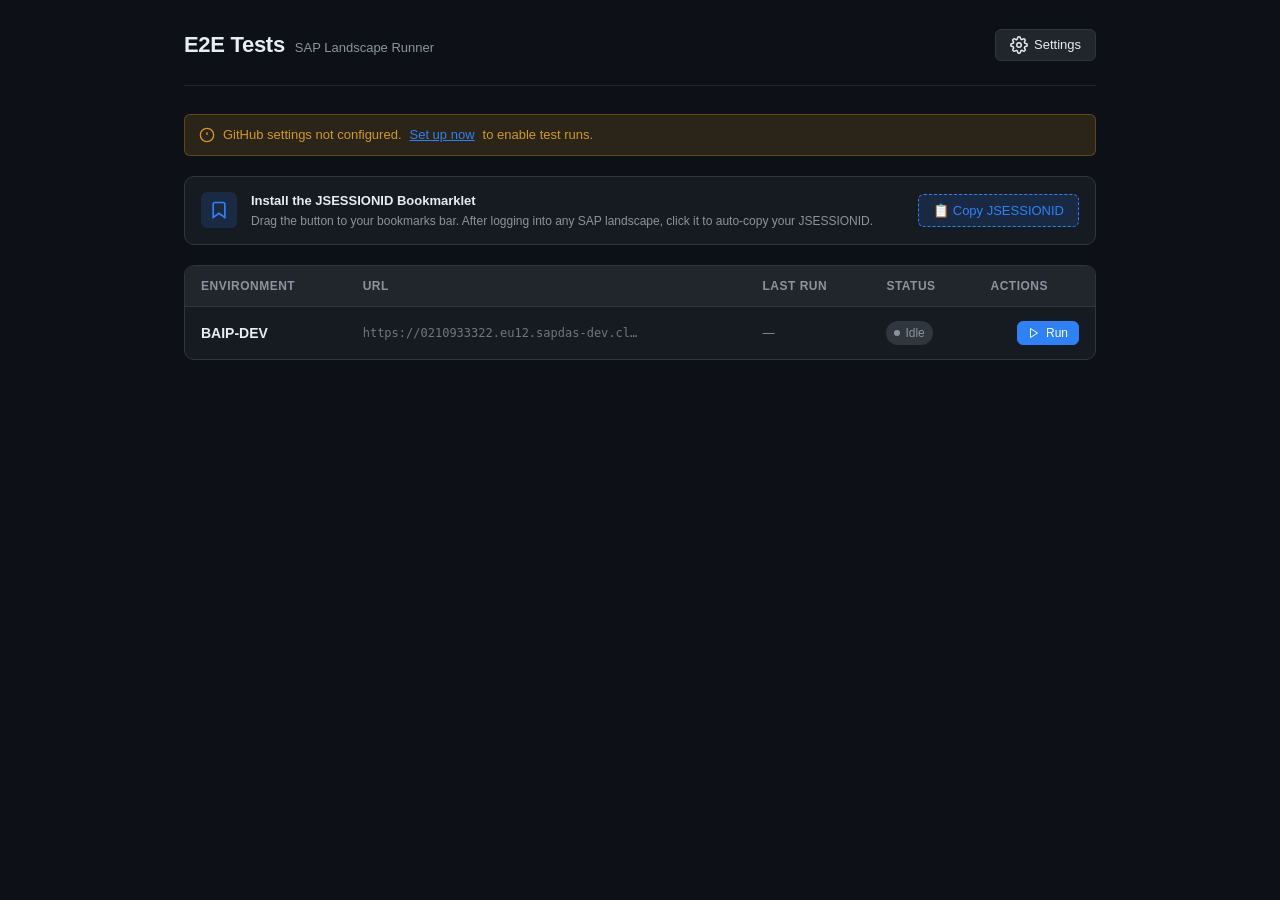
==== index.html @ 713dc032 "Initial E2E dashboard — GitHub Pages + Actions runner - Static dashboard (index.html / styles.css / " ====
<!DOCTYPE html>
<html lang="en">
<head>
  <meta charset="UTF-8" />
  <meta name="viewport" content="width=device-width, initial-scale=1.0" />
  <title>E2E Test Dashboard</title>
  <link rel="stylesheet" href="styles.css" />
</head>
<body>
  <div class="app">
    <header class="header">
      <div class="header-left">
        <h1 class="header-title">E2E Tests</h1>
        <span class="header-subtitle">SAP Landscape Runner</span>
      </div>
      <button class="btn btn-ghost" id="settingsBtn" title="Configure GitHub settings">
        <svg width="18" height="18" viewBox="0 0 24 24" fill="none" stroke="currentColor" stroke-width="2">
          <circle cx="12" cy="12" r="3"/><path d="M19.4 15a1.65 1.65 0 0 0 .33 1.82l.06.06a2 2 0 0 1 0 2.83 2 2 0 0 1-2.83 0l-.06-.06a1.65 1.65 0 0 0-1.82-.33 1.65 1.65 0 0 0-1 1.51V21a2 2 0 0 1-2 2 2 2 0 0 1-2-2v-.09A1.65 1.65 0 0 0 9 19.4a1.65 1.65 0 0 0-1.82.33l-.06.06a2 2 0 0 1-2.83 0 2 2 0 0 1 0-2.83l.06-.06A1.65 1.65 0 0 0 4.68 15a1.65 1.65 0 0 0-1.51-1H3a2 2 0 0 1-2-2 2 2 0 0 1 2-2h.09A1.65 1.65 0 0 0 4.6 9a1.65 1.65 0 0 0-.33-1.82l-.06-.06a2 2 0 0 1 0-2.83 2 2 0 0 1 2.83 0l.06.06A1.65 1.65 0 0 0 9 4.68a1.65 1.65 0 0 0 1-1.51V3a2 2 0 0 1 2-2 2 2 0 0 1 2 2v.09a1.65 1.65 0 0 0 1 1.51 1.65 1.65 0 0 0 1.82-.33l.06-.06a2 2 0 0 1 2.83 0 2 2 0 0 1 0 2.83l-.06.06A1.65 1.65 0 0 0 19.4 9a1.65 1.65 0 0 0 1.51 1H21a2 2 0 0 1 2 2 2 2 0 0 1-2 2h-.09a1.65 1.65 0 0 0-1.51 1z"/>
        </svg>
        Settings
      </button>
    </header>

    <main class="main">
      <div id="configBanner" class="banner banner-warning" style="display:none">
        <svg width="16" height="16" viewBox="0 0 24 24" fill="none" stroke="currentColor" stroke-width="2"><circle cx="12" cy="12" r="10"/><line x1="12" y1="8" x2="12" y2="12"/><line x1="12" y1="16" x2="12.01" y2="16"/></svg>
        GitHub settings not configured. <button class="link-btn" id="configBannerBtn">Set up now</button> to enable test runs.
      </div>

      <div class="bookmarklet-card">
        <div class="bookmarklet-icon">
          <svg width="20" height="20" viewBox="0 0 24 24" fill="none" stroke="currentColor" stroke-width="2"><path d="M19 21l-7-5-7 5V5a2 2 0 0 1 2-2h10a2 2 0 0 1 2 2z"/></svg>
        </div>
        <div class="bookmarklet-content">
          <p class="bookmarklet-title">Install the JSESSIONID Bookmarklet</p>
          <p class="bookmarklet-desc">Drag the button to your bookmarks bar. After logging into any SAP landscape, click it to auto-copy your JSESSIONID.</p>
        </div>
        <a id="bookmarkletLink" class="btn btn-bookmarklet" title="Drag me to your bookmarks bar!">
          📋 Copy JSESSIONID
        </a>
      </div>

      <div class="table-container">
        <table class="table" id="landscapeTable">
          <thead>
            <tr>
              <th>Environment</th>
              <th>URL</th>
              <th>Last Run</th>
              <th>Status</th>
              <th class="th-actions">Actions</th>
            </tr>
          </thead>
          <tbody id="landscapeTableBody">
            <tr><td colspan="5" class="loading-cell">Loading landscapes…</td></tr>
          </tbody>
        </table>
      </div>
    </main>
  </div>

  <!-- Run Modal -->
  <div class="modal-backdrop" id="runModalBackdrop" style="display:none">
    <div class="modal" id="runModal">
      <div class="modal-header">
        <div>
          <h2 class="modal-title">Run E2E Tests</h2>
          <p class="modal-subtitle" id="modalLandscapeName"></p>
        </div>
        <button class="modal-close" id="modalClose">&times;</button>
      </div>

      <div class="modal-body">
        <div class="steps">
          <!-- Step 1 -->
          <div class="step" id="step1">
            <div class="step-number">1</div>
            <div class="step-content">
              <p class="step-title">Log in to the SAP landscape</p>
              <p class="step-desc">This opens the SAP login page in a new tab. Sign in with your credentials.</p>
              <button class="btn btn-primary" id="openLoginBtn">
                <svg width="14" height="14" viewBox="0 0 24 24" fill="none" stroke="currentColor" stroke-width="2"><path d="M18 13v6a2 2 0 0 1-2 2H5a2 2 0 0 1-2-2V8a2 2 0 0 1 2-2h6"/><polyline points="15 3 21 3 21 9"/><line x1="10" y1="14" x2="21" y2="3"/></svg>
                Open SAP Login
              </button>
            </div>
          </div>

          <!-- Step 2 -->
          <div class="step" id="step2">
            <div class="step-number">2</div>
            <div class="step-content">
              <p class="step-title">Copy your JSESSIONID</p>
              <p class="step-desc">Switch to the SAP tab and click the <strong>📋 Copy JSESSIONID</strong> bookmark. Your session ID will be copied to clipboard automatically.</p>
              <div class="step-hint">
                <svg width="13" height="13" viewBox="0 0 24 24" fill="none" stroke="currentColor" stroke-width="2"><circle cx="12" cy="12" r="10"/><line x1="12" y1="8" x2="12" y2="12"/><line x1="12" y1="16" x2="12.01" y2="16"/></svg>
                Don't have the bookmarklet yet? <button class="link-btn" id="scrollToBookmarklet">Install it</button> from the banner above.
              </div>
            </div>
          </div>

          <!-- Step 3 -->
          <div class="step" id="step3">
            <div class="step-number">3</div>
            <div class="step-content">
              <p class="step-title">Paste your JSESSIONID</p>
              <div class="input-row">
                <input
                  type="text"
                  class="input"
                  id="jsessionidInput"
                  placeholder="Paste JSESSIONID here…"
                  autocomplete="off"
                  spellcheck="false"
                />
                <button class="btn btn-ghost" id="pasteBtn" title="Paste from clipboard">
                  <svg width="15" height="15" viewBox="0 0 24 24" fill="none" stroke="currentColor" stroke-width="2"><path d="M16 4h2a2 2 0 0 1 2 2v14a2 2 0 0 1-2 2H6a2 2 0 0 1-2-2V6a2 2 0 0 1 2-2h2"/><rect x="8" y="2" width="8" height="4" rx="1" ry="1"/></svg>
                  Paste
                </button>
              </div>
            </div>
          </div>
        </div>

        <!-- Run status -->
        <div id="runStatus" class="run-status" style="display:none">
          <div class="run-status-inner">
            <div class="spinner" id="runSpinner"></div>
            <div>
              <p class="run-status-title" id="runStatusTitle">Dispatching…</p>
              <p class="run-status-desc" id="runStatusDesc"></p>
            </div>
          </div>
          <a id="runStatusLink" class="btn btn-ghost btn-sm" style="display:none" target="_blank" rel="noopener">
            View on GitHub →
          </a>
        </div>
      </div>

      <div class="modal-footer">
        <button class="btn btn-ghost" id="cancelBtn">Cancel</button>
        <button class="btn btn-primary" id="runBtn" disabled>
          <svg width="14" height="14" viewBox="0 0 24 24" fill="none" stroke="currentColor" stroke-width="2"><polygon points="5 3 19 12 5 21 5 3"/></svg>
          Run Tests
        </button>
      </div>
    </div>
  </div>

  <!-- Settings Modal -->
  <div class="modal-backdrop" id="settingsModalBackdrop" style="display:none">
    <div class="modal modal-sm">
      <div class="modal-header">
        <h2 class="modal-title">GitHub Settings</h2>
        <button class="modal-close" id="settingsClose">&times;</button>
      </div>
      <div class="modal-body">
        <p class="settings-desc">These values are stored in your browser only and never sent anywhere except the GitHub API.</p>

        <label class="label" for="ghOwner">Repository Owner (org or user)</label>
        <input type="text" class="input" id="ghOwner" placeholder="my-org" />

        <label class="label" for="ghRepo">Repository Name</label>
        <input type="text" class="input" id="ghRepo" placeholder="e2e-dashboard" />

        <label class="label" for="ghToken">Personal Access Token (PAT)</label>
        <input type="password" class="input" id="ghToken" placeholder="github_pat_…" />
        <p class="field-hint">Needs <code>repo</code> scope (or <code>actions:write</code> + <code>repo:read</code>). <a href="https://github.com/settings/tokens/new" target="_blank" rel="noopener">Create one →</a></p>
      </div>
      <div class="modal-footer">
        <button class="btn btn-ghost" id="settingsCancelBtn">Cancel</button>
        <button class="btn btn-primary" id="settingsSaveBtn">Save</button>
      </div>
    </div>
  </div>

  <script src="app.js"></script>
</body>
</html>
---- styles.css ----
*, *::before, *::after { box-sizing: border-box; margin: 0; padding: 0; }

:root {
  --bg: #0d1117;
  --bg-surface: #161b22;
  --bg-surface-2: #21262d;
  --bg-surface-3: #30363d;
  --border: #30363d;
  --border-subtle: #21262d;
  --text: #e6edf3;
  --text-muted: #8b949e;
  --text-dim: #6e7681;
  --accent: #2f81f7;
  --accent-hover: #388bfd;
  --accent-dim: rgba(47, 129, 247, 0.15);
  --green: #3fb950;
  --green-dim: rgba(63, 185, 80, 0.15);
  --red: #f85149;
  --red-dim: rgba(248, 81, 73, 0.15);
  --yellow: #d29922;
  --yellow-dim: rgba(210, 153, 34, 0.15);
  --radius: 6px;
  --radius-lg: 10px;
  --shadow: 0 8px 24px rgba(1, 4, 9, 0.6);
}

body {
  background: var(--bg);
  color: var(--text);
  font-family: -apple-system, BlinkMacSystemFont, 'Segoe UI', 'Helvetica Neue', Arial, sans-serif;
  font-size: 14px;
  line-height: 1.5;
  min-height: 100vh;
}

/* ── Layout ── */
.app { max-width: 960px; margin: 0 auto; padding: 0 24px 80px; }

.header {
  display: flex;
  align-items: center;
  justify-content: space-between;
  padding: 28px 0 24px;
  border-bottom: 1px solid var(--border-subtle);
  margin-bottom: 28px;
}

.header-left { display: flex; align-items: baseline; gap: 10px; }
.header-title { font-size: 22px; font-weight: 600; color: var(--text); letter-spacing: -0.3px; }
.header-subtitle { font-size: 13px; color: var(--text-muted); }

.main { display: flex; flex-direction: column; gap: 20px; }

/* ── Banner ── */
.banner {
  display: flex;
  align-items: center;
  gap: 8px;
  padding: 10px 14px;
  border-radius: var(--radius);
  font-size: 13px;
}
.banner-warning {
  background: var(--yellow-dim);
  border: 1px solid rgba(210, 153, 34, 0.3);
  color: #d29922;
}

/* ── Bookmarklet card ── */
.bookmarklet-card {
  display: flex;
  align-items: center;
  gap: 14px;
  padding: 14px 16px;
  background: var(--bg-surface);
  border: 1px solid var(--border);
  border-radius: var(--radius-lg);
}

.bookmarklet-icon {
  width: 36px;
  height: 36px;
  background: var(--accent-dim);
  border-radius: var(--radius);
  display: flex;
  align-items: center;
  justify-content: center;
  color: var(--accent);
  flex-shrink: 0;
}

.bookmarklet-content { flex: 1; }
.bookmarklet-title { font-size: 13px; font-weight: 600; color: var(--text); margin-bottom: 2px; }
.bookmarklet-desc { font-size: 12px; color: var(--text-muted); }

/* ── Table ── */
.table-container {
  background: var(--bg-surface);
  border: 1px solid var(--border);
  border-radius: var(--radius-lg);
  overflow: hidden;
}

.table { width: 100%; border-collapse: collapse; }

.table thead { background: var(--bg-surface-2); }
.table th {
  padding: 11px 16px;
  text-align: left;
  font-size: 12px;
  font-weight: 600;
  text-transform: uppercase;
  letter-spacing: 0.5px;
  color: var(--text-muted);
  border-bottom: 1px solid var(--border);
}
.th-actions { text-align: right; }

.table td {
  padding: 14px 16px;
  border-bottom: 1px solid var(--border-subtle);
  vertical-align: middle;
}

.table tbody tr:last-child td { border-bottom: none; }

.table tbody tr:hover { background: var(--bg-surface-2); }

.landscape-name { font-weight: 600; color: var(--text); font-size: 14px; }
.landscape-url { font-size: 12px; color: var(--text-dim); font-family: 'SF Mono', 'Fira Code', monospace; white-space: nowrap; overflow: hidden; text-overflow: ellipsis; max-width: 280px; }

.loading-cell { text-align: center; color: var(--text-muted); padding: 32px !important; }

/* ── Status badges ── */
.badge {
  display: inline-flex;
  align-items: center;
  gap: 5px;
  padding: 3px 8px;
  border-radius: 20px;
  font-size: 12px;
  font-weight: 500;
}
.badge-idle    { background: var(--bg-surface-3); color: var(--text-muted); }
.badge-running { background: var(--yellow-dim); color: var(--yellow); }
.badge-success { background: var(--green-dim); color: var(--green); }
.badge-failure { background: var(--red-dim); color: var(--red); }

.badge-dot {
  width: 6px;
  height: 6px;
  border-radius: 50%;
  background: currentColor;
}
.badge-running .badge-dot { animation: pulse 1.2s ease-in-out infinite; }

@keyframes pulse {
  0%, 100% { opacity: 1; }
  50%       { opacity: 0.3; }
}

.td-actions { text-align: right; }
.last-run-cell { font-size: 12px; color: var(--text-muted); white-space: nowrap; }

/* ── Buttons ── */
.btn {
  display: inline-flex;
  align-items: center;
  gap: 6px;
  padding: 6px 14px;
  border-radius: var(--radius);
  border: 1px solid transparent;
  font-size: 13px;
  font-weight: 500;
  cursor: pointer;
  transition: background 0.12s, border-color 0.12s, opacity 0.12s;
  text-decoration: none;
  white-space: nowrap;
  background: none;
  color: var(--text);
}

.btn-primary {
  background: var(--accent);
  border-color: var(--accent);
  color: #fff;
}
.btn-primary:hover { background: var(--accent-hover); border-color: var(--accent-hover); }
.btn-primary:disabled { opacity: 0.45; cursor: not-allowed; }

.btn-ghost { border-color: var(--border); background: var(--bg-surface-2); }
.btn-ghost:hover { background: var(--bg-surface-3); }

.btn-sm { padding: 4px 10px; font-size: 12px; }

.btn-bookmarklet {
  border: 1px dashed var(--accent);
  background: var(--accent-dim);
  color: var(--accent);
  cursor: grab;
  white-space: nowrap;
}
.btn-bookmarklet:hover { background: rgba(47, 129, 247, 0.22); }
.btn-bookmarklet:active { cursor: grabbing; }

.link-btn {
  background: none;
  border: none;
  color: var(--accent);
  cursor: pointer;
  font-size: inherit;
  padding: 0;
  text-decoration: underline;
}

/* ── Modal ── */
.modal-backdrop {
  position: fixed;
  inset: 0;
  background: rgba(1, 4, 9, 0.75);
  backdrop-filter: blur(4px);
  display: flex;
  align-items: center;
  justify-content: center;
  z-index: 100;
  padding: 24px;
}

.modal {
  background: var(--bg-surface);
  border: 1px solid var(--border);
  border-radius: var(--radius-lg);
  width: 100%;
  max-width: 540px;
  box-shadow: var(--shadow);
  animation: modal-in 0.18s ease;
}

.modal-sm { max-width: 420px; }

@keyframes modal-in {
  from { opacity: 0; transform: translateY(8px) scale(0.98); }
  to   { opacity: 1; transform: translateY(0) scale(1); }
}

.modal-header {
  display: flex;
  align-items: flex-start;
  justify-content: space-between;
  padding: 20px 20px 0;
}

.modal-title { font-size: 16px; font-weight: 600; color: var(--text); }
.modal-subtitle { font-size: 13px; color: var(--text-muted); margin-top: 2px; }

.modal-close {
  background: none;
  border: none;
  color: var(--text-muted);
  font-size: 22px;
  cursor: pointer;
  line-height: 1;
  padding: 0 2px;
  margin-top: -2px;
}
.modal-close:hover { color: var(--text); }

.modal-body { padding: 20px; display: flex; flex-direction: column; gap: 16px; }

.modal-footer {
  display: flex;
  justify-content: flex-end;
  gap: 8px;
  padding: 14px 20px;
  border-top: 1px solid var(--border-subtle);
}

/* ── Steps ── */
.steps { display: flex; flex-direction: column; gap: 0; }

.step {
  display: flex;
  gap: 14px;
  padding: 14px 0;
  border-bottom: 1px solid var(--border-subtle);
}
.step:last-child { border-bottom: none; padding-bottom: 0; }
.step:first-child { padding-top: 0; }

.step-number {
  width: 24px;
  height: 24px;
  border-radius: 50%;
  background: var(--bg-surface-2);
  border: 1px solid var(--border);
  display: flex;
  align-items: center;
  justify-content: center;
  font-size: 11px;
  font-weight: 700;
  color: var(--text-muted);
  flex-shrink: 0;
  margin-top: 1px;
}

.step-content { flex: 1; }
.step-title { font-size: 13px; font-weight: 600; color: var(--text); margin-bottom: 4px; }
.step-desc { font-size: 13px; color: var(--text-muted); margin-bottom: 10px; }
.step-hint {
  display: flex;
  align-items: center;
  gap: 5px;
  font-size: 12px;
  color: var(--text-dim);
  margin-top: 8px;
}

/* ── Inputs ── */
.input {
  width: 100%;
  padding: 8px 12px;
  background: var(--bg);
  border: 1px solid var(--border);
  border-radius: var(--radius);
  color: var(--text);
  font-size: 13px;
  font-family: 'SF Mono', 'Fira Code', monospace;
  outline: none;
  transition: border-color 0.12s;
}
.input:focus { border-color: var(--accent); }
.input::placeholder { color: var(--text-dim); }

.input-row { display: flex; gap: 8px; align-items: stretch; }
.input-row .input { font-size: 13px; }

.label { display: block; font-size: 12px; font-weight: 600; color: var(--text-muted); margin: 12px 0 6px; text-transform: uppercase; letter-spacing: 0.4px; }
.label:first-child { margin-top: 0; }

.field-hint { font-size: 12px; color: var(--text-dim); margin-top: 5px; }
.field-hint a { color: var(--accent); text-decoration: none; }
.field-hint a:hover { text-decoration: underline; }
.field-hint code { font-family: 'SF Mono', 'Fira Code', monospace; background: var(--bg-surface-3); padding: 1px 4px; border-radius: 3px; font-size: 11px; }

.settings-desc { font-size: 13px; color: var(--text-muted); margin-bottom: 4px; }

/* ── Run status ── */
.run-status {
  background: var(--bg-surface-2);
  border: 1px solid var(--border);
  border-radius: var(--radius);
  padding: 12px 14px;
  display: flex;
  align-items: center;
  justify-content: space-between;
  gap: 12px;
}

.run-status-inner { display: flex; align-items: center; gap: 12px; }

.run-status-title { font-size: 13px; font-weight: 600; color: var(--text); }
.run-status-desc  { font-size: 12px; color: var(--text-muted); margin-top: 1px; }

.spinner {
  width: 18px;
  height: 18px;
  border: 2px solid var(--border);
  border-top-color: var(--accent);
  border-radius: 50%;
  animation: spin 0.7s linear infinite;
  flex-shrink: 0;
}
@keyframes spin { to { transform: rotate(360deg); } }
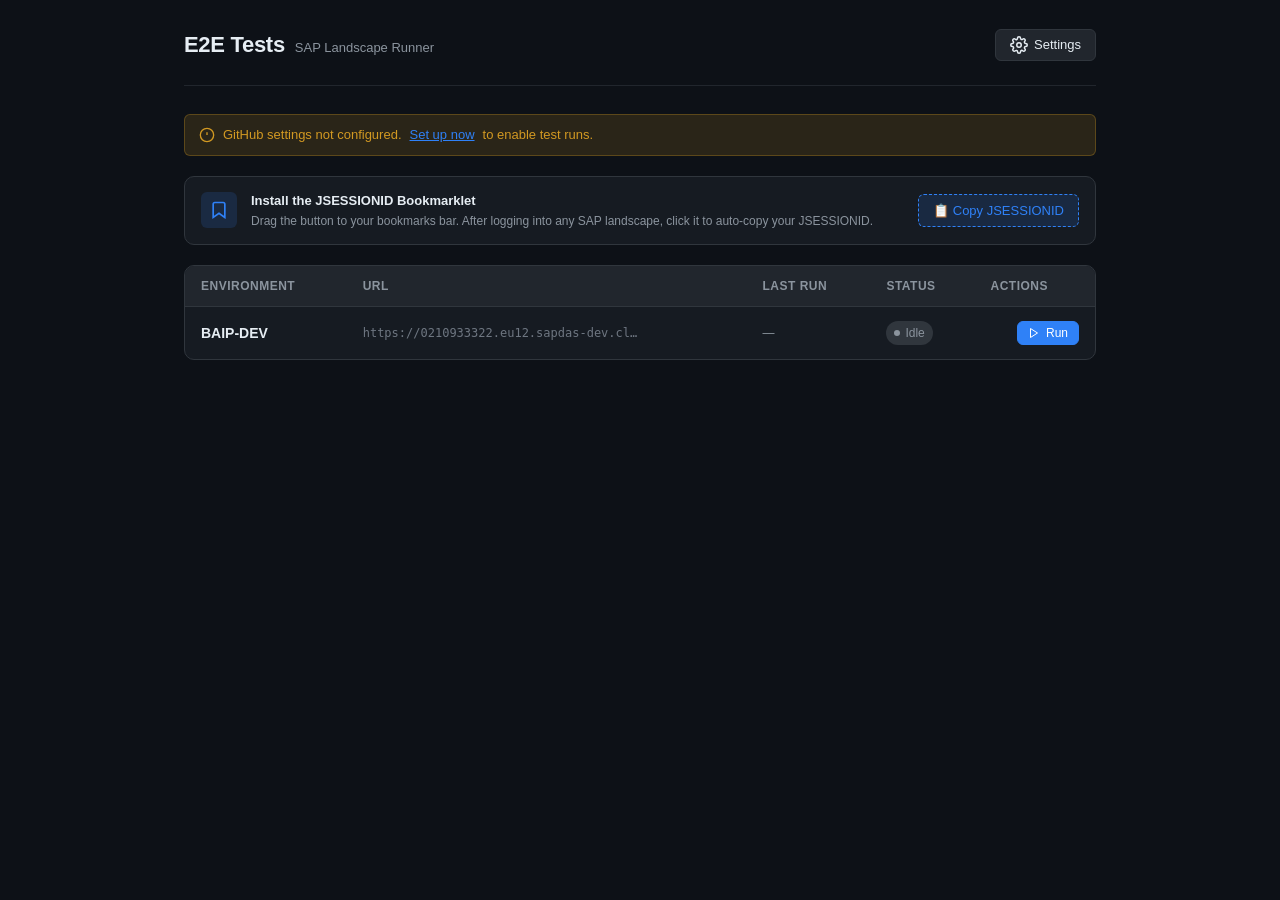
==== commit 8c73eeab: "Fix GitHub Enterprise API URL and accessibility/lint issues - app.js: build API base from configured" ====
--- a/index.html
+++ b/index.html
@@ -104,6 +104,7 @@
             <div class="step-content">
               <p class="step-title">Paste your JSESSIONID</p>
               <div class="input-row">
+                <label for="jsessionidInput" class="sr-only">JSESSIONID</label>
                 <input
                   type="text"
                   class="input"
@@ -156,6 +157,10 @@
       <div class="modal-body">
         <p class="settings-desc">These values are stored in your browser only and never sent anywhere except the GitHub API.</p>
 
+        <label class="label" for="ghHost">GitHub Host</label>
+        <input type="text" class="input" id="ghHost" placeholder="github.tools.sap" />
+        <p class="field-hint">For GitHub Enterprise, enter the hostname only (e.g. <code>github.tools.sap</code>). For github.com, enter <code>github.com</code>.</p>
+
         <label class="label" for="ghOwner">Repository Owner (org or user)</label>
         <input type="text" class="input" id="ghOwner" placeholder="my-org" />
 
@@ -163,8 +168,8 @@
         <input type="text" class="input" id="ghRepo" placeholder="e2e-dashboard" />
 
         <label class="label" for="ghToken">Personal Access Token (PAT)</label>
-        <input type="password" class="input" id="ghToken" placeholder="github_pat_…" />
-        <p class="field-hint">Needs <code>repo</code> scope (or <code>actions:write</code> + <code>repo:read</code>). <a href="https://github.com/settings/tokens/new" target="_blank" rel="noopener">Create one →</a></p>
+        <input type="password" class="input" id="ghToken" placeholder="your token…" />
+        <p class="field-hint">Needs <code>repo</code> scope (or <code>actions:write</code> + <code>repo:read</code>).</p>
       </div>
       <div class="modal-footer">
         <button class="btn btn-ghost" id="settingsCancelBtn">Cancel</button>
--- a/styles.css
+++ b/styles.css
@@ -1,4 +1,14 @@
 *, *::before, *::after { box-sizing: border-box; margin: 0; padding: 0; }
+
+.sr-only {
+  position: absolute;
+  width: 1px; height: 1px;
+  padding: 0; margin: -1px;
+  overflow: hidden;
+  clip: rect(0,0,0,0);
+  white-space: nowrap;
+  border: 0;
+}
 
 :root {
   --bg: #0d1117;
@@ -129,7 +139,7 @@
 .landscape-name { font-weight: 600; color: var(--text); font-size: 14px; }
 .landscape-url { font-size: 12px; color: var(--text-dim); font-family: 'SF Mono', 'Fira Code', monospace; white-space: nowrap; overflow: hidden; text-overflow: ellipsis; max-width: 280px; }
 
-.loading-cell { text-align: center; color: var(--text-muted); padding: 32px !important; }
+.table .loading-cell { text-align: center; color: var(--text-muted); padding: 32px; }
 
 /* ── Status badges ── */
 .badge {
@@ -233,7 +243,10 @@
   width: 100%;
   max-width: 540px;
   box-shadow: var(--shadow);
-  animation: modal-in 0.18s ease;
+}
+
+@media (prefers-reduced-motion: no-preference) {
+  .modal { animation: modal-in 0.18s ease; }
 }
 
 .modal-sm { max-width: 420px; }
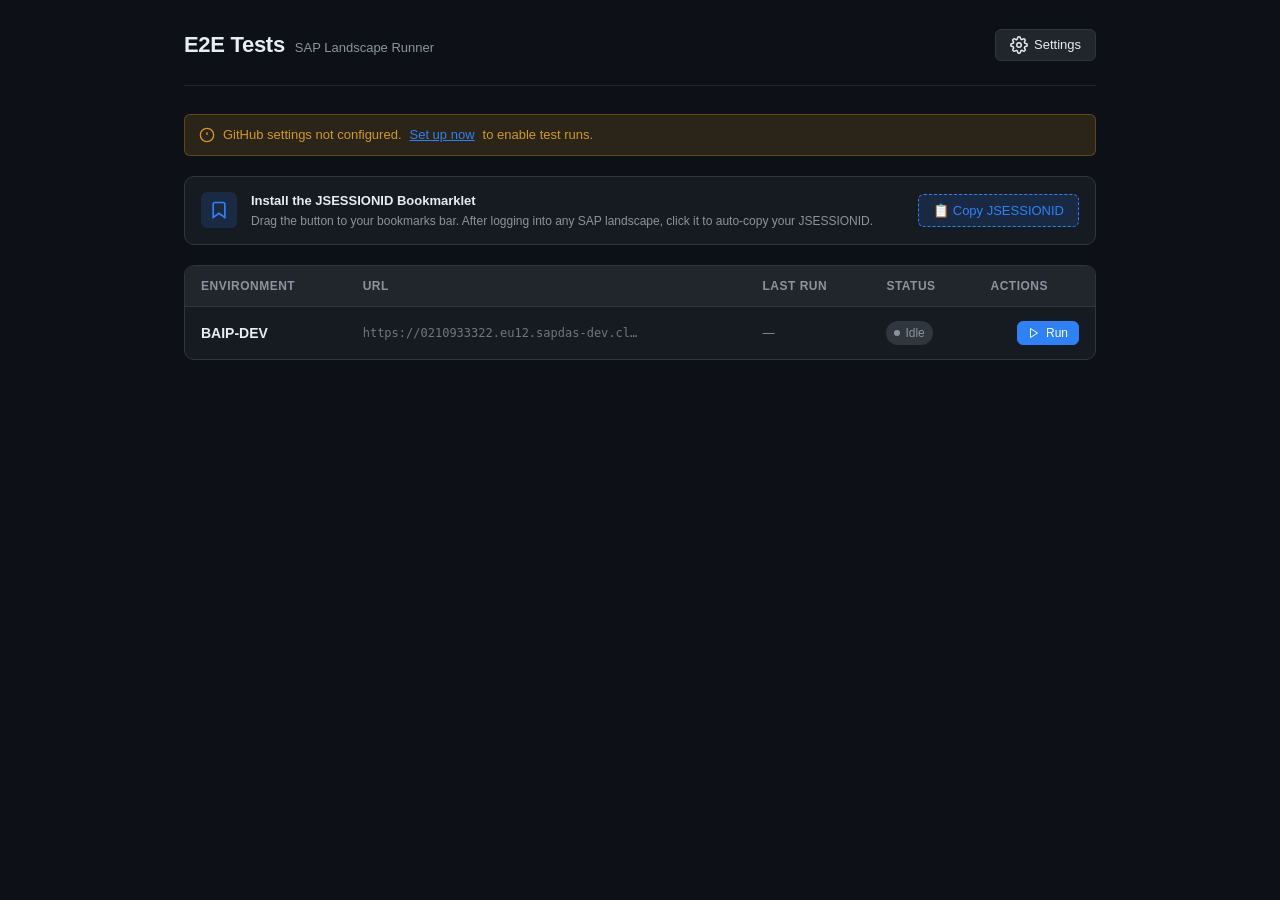
==== commit c7f0bc1a: "Hardcode GH host/owner/repo; Settings now asks for PAT only Users paste one token on first visit — n" ====
--- a/index.html
+++ b/index.html
@@ -155,17 +155,7 @@
         <button class="modal-close" id="settingsClose">&times;</button>
       </div>
       <div class="modal-body">
-        <p class="settings-desc">These values are stored in your browser only and never sent anywhere except the GitHub API.</p>
-
-        <label class="label" for="ghHost">GitHub Host</label>
-        <input type="text" class="input" id="ghHost" placeholder="github.tools.sap" />
-        <p class="field-hint">For GitHub Enterprise, enter the hostname only (e.g. <code>github.tools.sap</code>). For github.com, enter <code>github.com</code>.</p>
-
-        <label class="label" for="ghOwner">Repository Owner (org or user)</label>
-        <input type="text" class="input" id="ghOwner" placeholder="my-org" />
-
-        <label class="label" for="ghRepo">Repository Name</label>
-        <input type="text" class="input" id="ghRepo" placeholder="e2e-dashboard" />
+        <p class="settings-desc">Your token is stored in this browser only and used solely to trigger GitHub Actions.</p>
 
         <label class="label" for="ghToken">Personal Access Token (PAT)</label>
         <input type="password" class="input" id="ghToken" placeholder="your token…" />
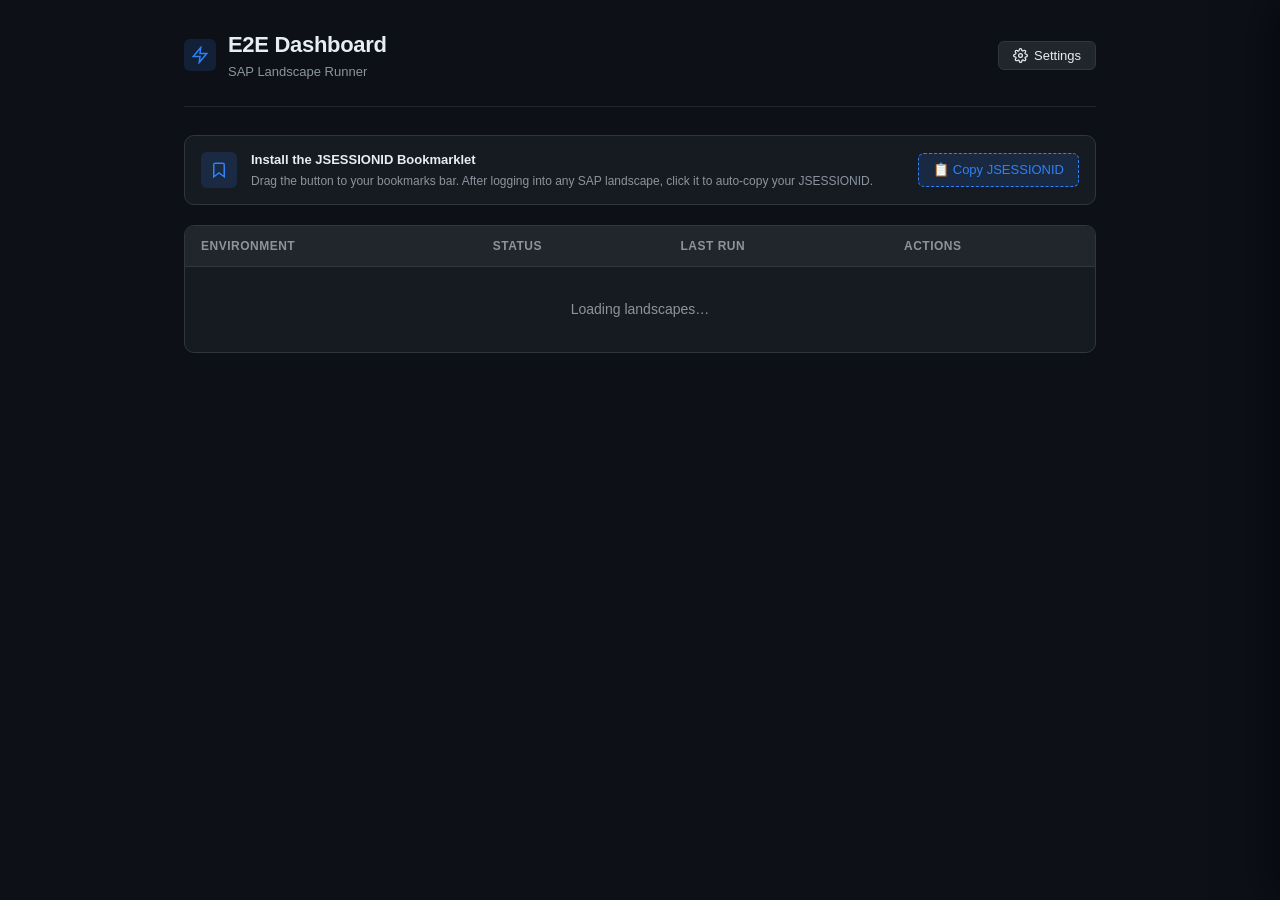
==== commit 609d6a0a: "Polish: log sidebar, cached sessions, pass/fail counts, relative times - Log sidebar: slides in from" ====
--- a/index.html
+++ b/index.html
@@ -10,11 +10,16 @@
   <div class="app">
     <header class="header">
       <div class="header-left">
-        <h1 class="header-title">E2E Tests</h1>
-        <span class="header-subtitle">SAP Landscape Runner</span>
+        <div class="header-icon">
+          <svg width="18" height="18" viewBox="0 0 24 24" fill="none" stroke="currentColor" stroke-width="2"><polygon points="13 2 3 14 12 14 11 22 21 10 12 10 13 2"/></svg>
+        </div>
+        <div>
+          <h1 class="header-title">E2E Dashboard</h1>
+          <span class="header-subtitle">SAP Landscape Runner</span>
+        </div>
       </div>
       <button class="btn btn-ghost" id="settingsBtn" title="Configure GitHub settings">
-        <svg width="18" height="18" viewBox="0 0 24 24" fill="none" stroke="currentColor" stroke-width="2">
+        <svg width="15" height="15" viewBox="0 0 24 24" fill="none" stroke="currentColor" stroke-width="2">
           <circle cx="12" cy="12" r="3"/><path d="M19.4 15a1.65 1.65 0 0 0 .33 1.82l.06.06a2 2 0 0 1 0 2.83 2 2 0 0 1-2.83 0l-.06-.06a1.65 1.65 0 0 0-1.82-.33 1.65 1.65 0 0 0-1 1.51V21a2 2 0 0 1-2 2 2 2 0 0 1-2-2v-.09A1.65 1.65 0 0 0 9 19.4a1.65 1.65 0 0 0-1.82.33l-.06.06a2 2 0 0 1-2.83 0 2 2 0 0 1 0-2.83l.06-.06A1.65 1.65 0 0 0 4.68 15a1.65 1.65 0 0 0-1.51-1H3a2 2 0 0 1-2-2 2 2 0 0 1 2-2h.09A1.65 1.65 0 0 0 4.6 9a1.65 1.65 0 0 0-.33-1.82l-.06-.06a2 2 0 0 1 0-2.83 2 2 0 0 1 2.83 0l.06.06A1.65 1.65 0 0 0 9 4.68a1.65 1.65 0 0 0 1-1.51V3a2 2 0 0 1 2-2 2 2 0 0 1 2 2v.09a1.65 1.65 0 0 0 1 1.51 1.65 1.65 0 0 0 1.82-.33l.06-.06a2 2 0 0 1 2.83 0 2 2 0 0 1 0 2.83l-.06.06A1.65 1.65 0 0 0 19.4 9a1.65 1.65 0 0 0 1.51 1H21a2 2 0 0 1 2 2 2 2 0 0 1-2 2h-.09a1.65 1.65 0 0 0-1.51 1z"/>
         </svg>
         Settings
@@ -23,13 +28,13 @@
 
     <main class="main">
       <div id="configBanner" class="banner banner-warning" style="display:none">
-        <svg width="16" height="16" viewBox="0 0 24 24" fill="none" stroke="currentColor" stroke-width="2"><circle cx="12" cy="12" r="10"/><line x1="12" y1="8" x2="12" y2="12"/><line x1="12" y1="16" x2="12.01" y2="16"/></svg>
-        GitHub settings not configured. <button class="link-btn" id="configBannerBtn">Set up now</button> to enable test runs.
+        <svg width="15" height="15" viewBox="0 0 24 24" fill="none" stroke="currentColor" stroke-width="2"><circle cx="12" cy="12" r="10"/><line x1="12" y1="8" x2="12" y2="12"/><line x1="12" y1="16" x2="12.01" y2="16"/></svg>
+        GitHub token not configured. <button class="link-btn" id="configBannerBtn">Set up now</button> to enable test runs.
       </div>
 
       <div class="bookmarklet-card">
         <div class="bookmarklet-icon">
-          <svg width="20" height="20" viewBox="0 0 24 24" fill="none" stroke="currentColor" stroke-width="2"><path d="M19 21l-7-5-7 5V5a2 2 0 0 1 2-2h10a2 2 0 0 1 2 2z"/></svg>
+          <svg width="18" height="18" viewBox="0 0 24 24" fill="none" stroke="currentColor" stroke-width="2"><path d="M19 21l-7-5-7 5V5a2 2 0 0 1 2-2h10a2 2 0 0 1 2 2z"/></svg>
         </div>
         <div class="bookmarklet-content">
           <p class="bookmarklet-title">Install the JSESSIONID Bookmarklet</p>
@@ -45,19 +50,47 @@
           <thead>
             <tr>
               <th>Environment</th>
-              <th>URL</th>
+              <th>Status</th>
               <th>Last Run</th>
-              <th>Status</th>
               <th class="th-actions">Actions</th>
             </tr>
           </thead>
           <tbody id="landscapeTableBody">
-            <tr><td colspan="5" class="loading-cell">Loading landscapes…</td></tr>
+            <tr><td colspan="4" class="loading-cell">Loading landscapes…</td></tr>
           </tbody>
         </table>
       </div>
     </main>
   </div>
+
+  <!-- Log Sidebar -->
+  <div class="log-overlay" id="logOverlay"></div>
+  <aside class="log-sidebar" id="logSidebar" aria-label="Run logs">
+    <div class="log-sidebar-header">
+      <div class="log-sidebar-meta">
+        <span class="log-sidebar-title" id="logSidebarTitle">Run Logs</span>
+        <span class="log-sidebar-sub" id="logSidebarSub"></span>
+      </div>
+      <div class="log-sidebar-btns">
+        <a class="btn btn-ghost btn-sm" id="logSidebarGhLink" target="_blank" rel="noopener" style="display:none">
+          <svg width="12" height="12" viewBox="0 0 24 24" fill="none" stroke="currentColor" stroke-width="2"><path d="M18 13v6a2 2 0 0 1-2 2H5a2 2 0 0 1-2-2V8a2 2 0 0 1 2-2h6"/><polyline points="15 3 21 3 21 9"/><line x1="10" y1="14" x2="21" y2="3"/></svg>
+          GitHub
+        </a>
+        <button class="btn btn-ghost btn-sm" id="logSidebarClose">✕</button>
+      </div>
+    </div>
+    <div class="log-toolbar" id="logToolbar" style="display:none">
+      <span class="log-stat log-stat-pass" id="logStatPass"></span>
+      <span class="log-stat log-stat-fail" id="logStatFail"></span>
+      <button class="btn btn-ghost btn-sm" id="jumpToErrorBtn" style="display:none">↓ Jump to errors</button>
+    </div>
+    <div class="log-terminal" id="logTerminal">
+      <div class="log-loading" id="logLoading">
+        <div class="spinner"></div>
+        <span>Loading logs…</span>
+      </div>
+    </div>
+  </aside>
 
   <!-- Run Modal -->
   <div class="modal-backdrop" id="runModalBackdrop" style="display:none">
@@ -71,76 +104,73 @@
       </div>
 
       <div class="modal-body">
-        <div class="steps">
-          <!-- Step 1 -->
-          <div class="step" id="step1">
+        <div class="steps" id="stepsSection">
+          <div class="step">
             <div class="step-number">1</div>
             <div class="step-content">
               <p class="step-title">Log in to the SAP landscape</p>
-              <p class="step-desc">This opens the SAP login page in a new tab. Sign in with your credentials.</p>
+              <p class="step-desc">Opens the SAP login page in a new tab. Sign in with your credentials.</p>
               <button class="btn btn-primary" id="openLoginBtn">
-                <svg width="14" height="14" viewBox="0 0 24 24" fill="none" stroke="currentColor" stroke-width="2"><path d="M18 13v6a2 2 0 0 1-2 2H5a2 2 0 0 1-2-2V8a2 2 0 0 1 2-2h6"/><polyline points="15 3 21 3 21 9"/><line x1="10" y1="14" x2="21" y2="3"/></svg>
+                <svg width="13" height="13" viewBox="0 0 24 24" fill="none" stroke="currentColor" stroke-width="2"><path d="M18 13v6a2 2 0 0 1-2 2H5a2 2 0 0 1-2-2V8a2 2 0 0 1 2-2h6"/><polyline points="15 3 21 3 21 9"/><line x1="10" y1="14" x2="21" y2="3"/></svg>
                 Open SAP Login
               </button>
             </div>
           </div>
 
-          <!-- Step 2 -->
-          <div class="step" id="step2">
+          <div class="step">
             <div class="step-number">2</div>
             <div class="step-content">
               <p class="step-title">Copy your JSESSIONID</p>
-              <p class="step-desc">Switch to the SAP tab and click the <strong>📋 Copy JSESSIONID</strong> bookmark. Your session ID will be copied to clipboard automatically.</p>
+              <p class="step-desc">On the SAP tab, click the <strong>📋 Copy JSESSIONID</strong> bookmark to auto-copy your session ID.</p>
               <div class="step-hint">
-                <svg width="13" height="13" viewBox="0 0 24 24" fill="none" stroke="currentColor" stroke-width="2"><circle cx="12" cy="12" r="10"/><line x1="12" y1="8" x2="12" y2="12"/><line x1="12" y1="16" x2="12.01" y2="16"/></svg>
-                Don't have the bookmarklet yet? <button class="link-btn" id="scrollToBookmarklet">Install it</button> from the banner above.
+                <svg width="12" height="12" viewBox="0 0 24 24" fill="none" stroke="currentColor" stroke-width="2"><circle cx="12" cy="12" r="10"/><line x1="12" y1="8" x2="12" y2="12"/><line x1="12" y1="16" x2="12.01" y2="16"/></svg>
+                Don't have the bookmarklet? <button class="link-btn" id="scrollToBookmarklet">Install it</button> from the card above.
               </div>
             </div>
           </div>
 
-          <!-- Step 3 -->
-          <div class="step" id="step3">
+          <div class="step">
             <div class="step-number">3</div>
             <div class="step-content">
               <p class="step-title">Paste your JSESSIONID</p>
               <div class="input-row">
                 <label for="jsessionidInput" class="sr-only">JSESSIONID</label>
-                <input
-                  type="text"
-                  class="input"
-                  id="jsessionidInput"
-                  placeholder="Paste JSESSIONID here…"
-                  autocomplete="off"
-                  spellcheck="false"
-                />
+                <input type="text" class="input" id="jsessionidInput" placeholder="Paste JSESSIONID here…" autocomplete="off" spellcheck="false" />
                 <button class="btn btn-ghost" id="pasteBtn" title="Paste from clipboard">
-                  <svg width="15" height="15" viewBox="0 0 24 24" fill="none" stroke="currentColor" stroke-width="2"><path d="M16 4h2a2 2 0 0 1 2 2v14a2 2 0 0 1-2 2H6a2 2 0 0 1-2-2V6a2 2 0 0 1 2-2h2"/><rect x="8" y="2" width="8" height="4" rx="1" ry="1"/></svg>
+                  <svg width="14" height="14" viewBox="0 0 24 24" fill="none" stroke="currentColor" stroke-width="2"><path d="M16 4h2a2 2 0 0 1 2 2v14a2 2 0 0 1-2 2H6a2 2 0 0 1-2-2V6a2 2 0 0 1 2-2h2"/><rect x="8" y="2" width="8" height="4" rx="1" ry="1"/></svg>
                   Paste
                 </button>
               </div>
-            </div>
-          </div>
-        </div>
-
-        <!-- Run status -->
+              <p class="cached-hint" id="cachedHint" style="display:none"></p>
+            </div>
+          </div>
+        </div>
+
         <div id="runStatus" class="run-status" style="display:none">
           <div class="run-status-inner">
-            <div class="spinner" id="runSpinner"></div>
+            <div class="spinner" id="runSpinner" style="display:none"></div>
             <div>
-              <p class="run-status-title" id="runStatusTitle">Dispatching…</p>
+              <p class="run-status-title" id="runStatusTitle"></p>
               <p class="run-status-desc" id="runStatusDesc"></p>
             </div>
           </div>
-          <a id="runStatusLink" class="btn btn-ghost btn-sm" style="display:none" target="_blank" rel="noopener">
-            View on GitHub →
-          </a>
+          <div class="run-status-actions">
+            <button class="btn btn-ghost btn-sm" id="openLogsBtn" style="display:none">
+              <svg width="12" height="12" viewBox="0 0 24 24" fill="none" stroke="currentColor" stroke-width="2"><polyline points="4 17 10 11 4 5"/><line x1="12" y1="19" x2="20" y2="19"/></svg>
+              Open Logs
+            </button>
+            <a id="runStatusLink" class="btn btn-ghost btn-sm" style="display:none" target="_blank" rel="noopener">
+              <svg width="12" height="12" viewBox="0 0 24 24" fill="none" stroke="currentColor" stroke-width="2"><path d="M18 13v6a2 2 0 0 1-2 2H5a2 2 0 0 1-2-2V8a2 2 0 0 1 2-2h6"/><polyline points="15 3 21 3 21 9"/><line x1="10" y1="14" x2="21" y2="3"/></svg>
+              GitHub
+            </a>
+          </div>
         </div>
       </div>
 
       <div class="modal-footer">
         <button class="btn btn-ghost" id="cancelBtn">Cancel</button>
         <button class="btn btn-primary" id="runBtn" disabled>
-          <svg width="14" height="14" viewBox="0 0 24 24" fill="none" stroke="currentColor" stroke-width="2"><polygon points="5 3 19 12 5 21 5 3"/></svg>
+          <svg width="13" height="13" viewBox="0 0 24 24" fill="none" stroke="currentColor" stroke-width="2"><polygon points="5 3 19 12 5 21 5 3"/></svg>
           Run Tests
         </button>
       </div>
@@ -156,7 +186,6 @@
       </div>
       <div class="modal-body">
         <p class="settings-desc">Your token is stored in this browser only and used solely to trigger GitHub Actions.</p>
-
         <label class="label" for="ghToken">Personal Access Token (PAT)</label>
         <input type="password" class="input" id="ghToken" placeholder="your token…" />
         <p class="field-hint">Needs <code>repo</code> scope (or <code>actions:write</code> + <code>repo:read</code>).</p>
--- a/styles.css
+++ b/styles.css
@@ -55,7 +55,7 @@
   margin-bottom: 28px;
 }
 
-.header-left { display: flex; align-items: baseline; gap: 10px; }
+.header-left { display: flex; align-items: center; gap: 12px; }
 .header-title { font-size: 22px; font-weight: 600; color: var(--text); letter-spacing: -0.3px; }
 .header-subtitle { font-size: 13px; color: var(--text-muted); }
 
@@ -384,3 +384,133 @@
   flex-shrink: 0;
 }
 @keyframes spin { to { transform: rotate(360deg); } }
+
+/* ── Header icon ── */
+.header-icon {
+  width: 32px;
+  height: 32px;
+  background: var(--accent-dim);
+  border-radius: var(--radius);
+  display: flex;
+  align-items: center;
+  justify-content: center;
+  color: var(--accent);
+  flex-shrink: 0;
+}
+
+/* ── Table: merged env+url cell ── */
+.env-name { font-weight: 600; font-size: 14px; color: var(--text); }
+.env-url  { font-size: 11px; color: var(--text-dim); font-family: 'SF Mono','Fira Code',monospace; margin-top: 2px; white-space: nowrap; overflow: hidden; text-overflow: ellipsis; max-width: 300px; }
+
+/* ── Table: row state left-border ── */
+.table tbody tr[data-state="running"] { box-shadow: inset 3px 0 0 var(--yellow); }
+.table tbody tr[data-state="success"] { box-shadow: inset 3px 0 0 var(--green); }
+.table tbody tr[data-state="failure"] { box-shadow: inset 3px 0 0 var(--red); }
+
+/* ── Last run cell ── */
+.run-link { color: inherit; text-decoration: none; }
+.run-link:hover { text-decoration: underline; color: var(--accent); }
+
+/* ── Pass/fail pill ── */
+.pf-pill { display: inline-flex; gap: 8px; font-size: 11px; margin-top: 4px; font-weight: 500; font-family: 'SF Mono','Fira Code',monospace; }
+.pf-pass { color: var(--green); }
+.pf-fail { color: var(--red); }
+
+/* ── Run status actions ── */
+.run-status-actions { display: flex; gap: 6px; flex-shrink: 0; }
+
+/* ── Cached session hint ── */
+.cached-hint { font-size: 11px; color: var(--text-dim); margin-top: 6px; font-style: italic; }
+
+/* ── Log sidebar overlay ── */
+.log-overlay {
+  position: fixed;
+  inset: 0;
+  background: rgba(1, 4, 9, 0.55);
+  backdrop-filter: blur(2px);
+  z-index: 200;
+  opacity: 0;
+  pointer-events: none;
+  transition: opacity 0.22s;
+}
+.log-overlay.open { opacity: 1; pointer-events: all; }
+
+/* ── Log sidebar ── */
+.log-sidebar {
+  position: fixed;
+  top: 0; right: 0; bottom: 0;
+  width: 520px;
+  max-width: 100vw;
+  background: var(--bg-surface);
+  border-left: 1px solid var(--border);
+  z-index: 201;
+  display: flex;
+  flex-direction: column;
+  transform: translateX(100%);
+  transition: transform 0.25s cubic-bezier(.4, 0, .2, 1);
+  box-shadow: -12px 0 40px rgba(1, 4, 9, 0.55);
+}
+.log-sidebar.open { transform: translateX(0); }
+
+.log-sidebar-header {
+  display: flex;
+  align-items: center;
+  justify-content: space-between;
+  padding: 14px 16px;
+  border-bottom: 1px solid var(--border);
+  flex-shrink: 0;
+}
+.log-sidebar-meta { display: flex; flex-direction: column; gap: 2px; }
+.log-sidebar-title { font-size: 13px; font-weight: 600; color: var(--text); }
+.log-sidebar-sub   { font-size: 11px; color: var(--text-muted); }
+.log-sidebar-btns  { display: flex; gap: 6px; }
+
+/* ── Log toolbar ── */
+.log-toolbar {
+  display: flex;
+  align-items: center;
+  gap: 10px;
+  padding: 8px 12px;
+  border-bottom: 1px solid var(--border-subtle);
+  background: var(--bg-surface-2);
+  flex-shrink: 0;
+  flex-wrap: wrap;
+}
+.log-stat { font-size: 12px; font-weight: 600; font-family: 'SF Mono','Fira Code',monospace; }
+.log-stat-pass { color: var(--green); }
+.log-stat-fail { color: var(--red); }
+
+/* ── Log terminal ── */
+.log-terminal {
+  flex: 1;
+  overflow-y: auto;
+  padding: 10px 14px;
+  font-family: 'SF Mono', 'Fira Code', 'Consolas', monospace;
+  font-size: 12px;
+  line-height: 1.65;
+  background: #010409;
+}
+
+.log-line    { color: var(--text-muted); padding: 0; white-space: pre-wrap; word-break: break-all; }
+.log-pass    { color: #3fb950; }
+.log-fail    { color: #f85149; font-weight: 600; }
+.log-section { color: #79c0ff; font-weight: 700; padding-top: 10px; }
+.log-summary { color: var(--text); font-weight: 600; border-top: 1px solid var(--border-subtle); margin-top: 6px; padding-top: 6px; }
+
+.log-loading {
+  display: flex;
+  align-items: center;
+  gap: 10px;
+  color: var(--text-muted);
+  padding: 32px 0;
+  font-size: 13px;
+  justify-content: center;
+}
+.log-empty {
+  color: var(--text-muted);
+  padding: 32px 0;
+  font-size: 13px;
+  text-align: center;
+}
+.log-empty a { color: var(--accent); }
+@keyframes spin { to { transform: rotate(360deg); } }
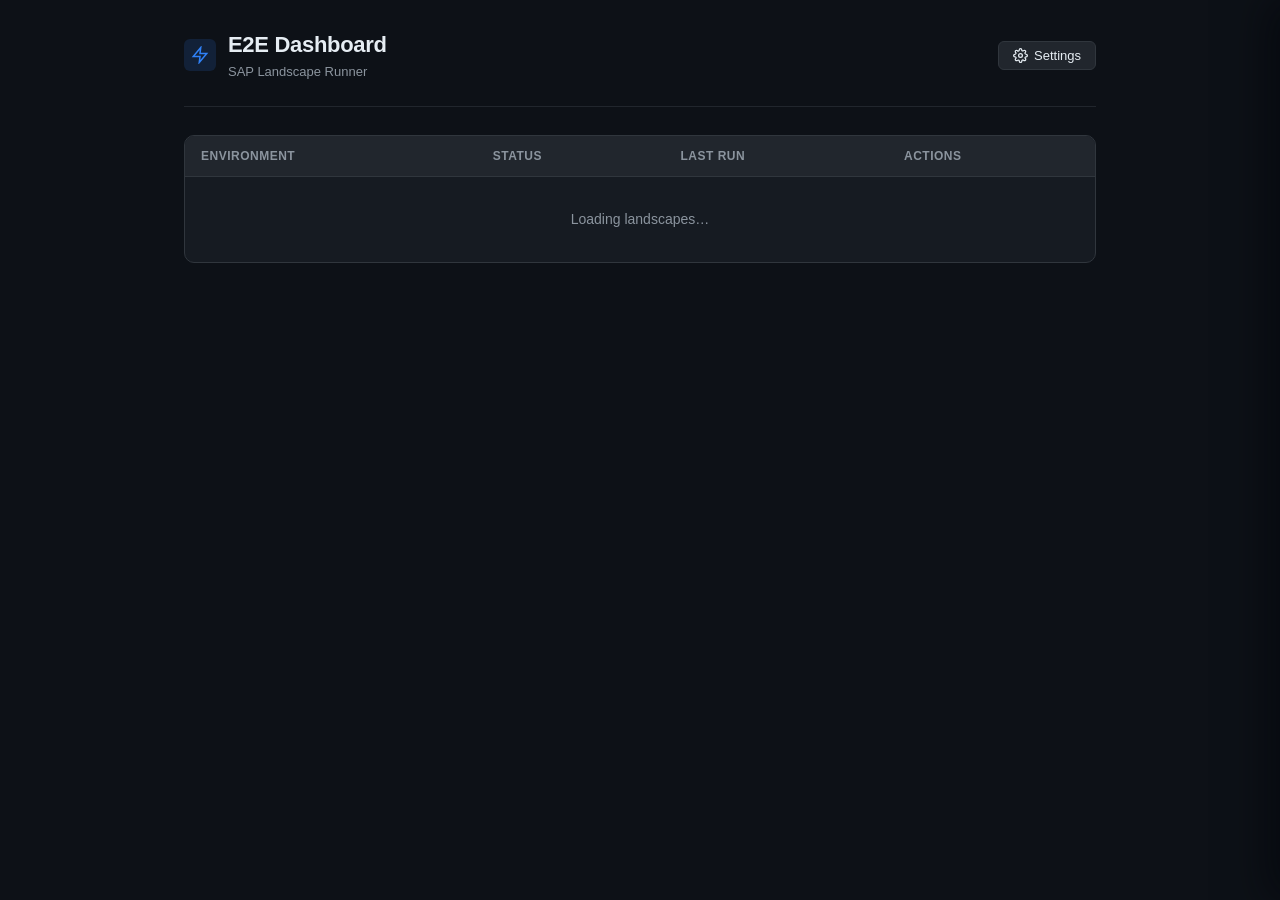
==== commit 49ddaf61: "Remove bookmarklet card; move install hint inline into step 2" ====
--- a/index.html
+++ b/index.html
@@ -30,19 +30,6 @@
       <div id="configBanner" class="banner banner-warning" style="display:none">
         <svg width="15" height="15" viewBox="0 0 24 24" fill="none" stroke="currentColor" stroke-width="2"><circle cx="12" cy="12" r="10"/><line x1="12" y1="8" x2="12" y2="12"/><line x1="12" y1="16" x2="12.01" y2="16"/></svg>
         GitHub token not configured. <button class="link-btn" id="configBannerBtn">Set up now</button> to enable test runs.
-      </div>
-
-      <div class="bookmarklet-card">
-        <div class="bookmarklet-icon">
-          <svg width="18" height="18" viewBox="0 0 24 24" fill="none" stroke="currentColor" stroke-width="2"><path d="M19 21l-7-5-7 5V5a2 2 0 0 1 2-2h10a2 2 0 0 1 2 2z"/></svg>
-        </div>
-        <div class="bookmarklet-content">
-          <p class="bookmarklet-title">Install the JSESSIONID Bookmarklet</p>
-          <p class="bookmarklet-desc">Drag the button to your bookmarks bar. After logging into any SAP landscape, click it to auto-copy your JSESSIONID.</p>
-        </div>
-        <a id="bookmarkletLink" class="btn btn-bookmarklet" title="Drag me to your bookmarks bar!">
-          📋 Copy JSESSIONID
-        </a>
       </div>
 
       <div class="table-container">
@@ -124,7 +111,7 @@
               <p class="step-desc">On the SAP tab, click the <strong>📋 Copy JSESSIONID</strong> bookmark to auto-copy your session ID.</p>
               <div class="step-hint">
                 <svg width="12" height="12" viewBox="0 0 24 24" fill="none" stroke="currentColor" stroke-width="2"><circle cx="12" cy="12" r="10"/><line x1="12" y1="8" x2="12" y2="12"/><line x1="12" y1="16" x2="12.01" y2="16"/></svg>
-                Don't have the bookmarklet? <button class="link-btn" id="scrollToBookmarklet">Install it</button> from the card above.
+                Don't have the bookmarklet? Drag <a id="bookmarkletInlineLink" class="bookmarklet-inline">📋 Copy JSESSIONID</a> to your bookmarks bar.
               </div>
             </div>
           </div>
--- a/styles.css
+++ b/styles.css
@@ -76,32 +76,13 @@
   color: #d29922;
 }
 
-/* ── Bookmarklet card ── */
-.bookmarklet-card {
-  display: flex;
-  align-items: center;
-  gap: 14px;
-  padding: 14px 16px;
-  background: var(--bg-surface);
-  border: 1px solid var(--border);
-  border-radius: var(--radius-lg);
-}
-
-.bookmarklet-icon {
-  width: 36px;
-  height: 36px;
-  background: var(--accent-dim);
-  border-radius: var(--radius);
-  display: flex;
-  align-items: center;
-  justify-content: center;
+.bookmarklet-inline {
   color: var(--accent);
-  flex-shrink: 0;
-}
-
-.bookmarklet-content { flex: 1; }
-.bookmarklet-title { font-size: 13px; font-weight: 600; color: var(--text); margin-bottom: 2px; }
-.bookmarklet-desc { font-size: 12px; color: var(--text-muted); }
+  cursor: grab;
+  text-decoration: none;
+  font-weight: 500;
+}
+.bookmarklet-inline:hover { text-decoration: underline; }
 
 /* ── Table ── */
 .table-container {
@@ -203,16 +184,6 @@
 
 .btn-sm { padding: 4px 10px; font-size: 12px; }
 
-.btn-bookmarklet {
-  border: 1px dashed var(--accent);
-  background: var(--accent-dim);
-  color: var(--accent);
-  cursor: grab;
-  white-space: nowrap;
-}
-.btn-bookmarklet:hover { background: rgba(47, 129, 247, 0.22); }
-.btn-bookmarklet:active { cursor: grabbing; }
-
 .link-btn {
   background: none;
   border: none;
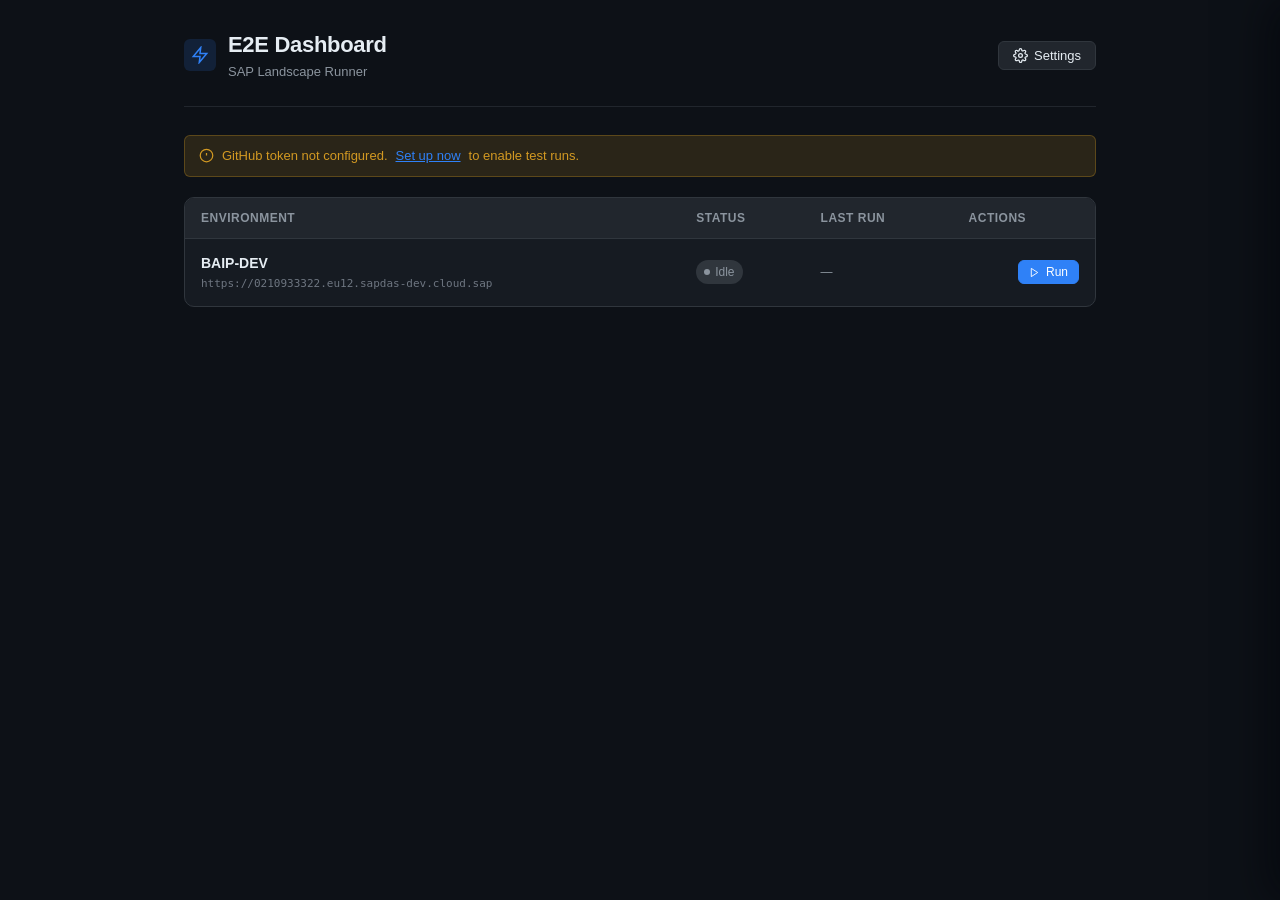
==== commit 092df661: "Remove bookmarklet install hint from run modal step 2" ====
--- a/index.html
+++ b/index.html
@@ -109,10 +109,6 @@
             <div class="step-content">
               <p class="step-title">Copy your JSESSIONID</p>
               <p class="step-desc">On the SAP tab, click the <strong>📋 Copy JSESSIONID</strong> bookmark to auto-copy your session ID.</p>
-              <div class="step-hint">
-                <svg width="12" height="12" viewBox="0 0 24 24" fill="none" stroke="currentColor" stroke-width="2"><circle cx="12" cy="12" r="10"/><line x1="12" y1="8" x2="12" y2="12"/><line x1="12" y1="16" x2="12.01" y2="16"/></svg>
-                Don't have the bookmarklet? Drag <a id="bookmarkletInlineLink" class="bookmarklet-inline">📋 Copy JSESSIONID</a> to your bookmarks bar.
-              </div>
             </div>
           </div>
 
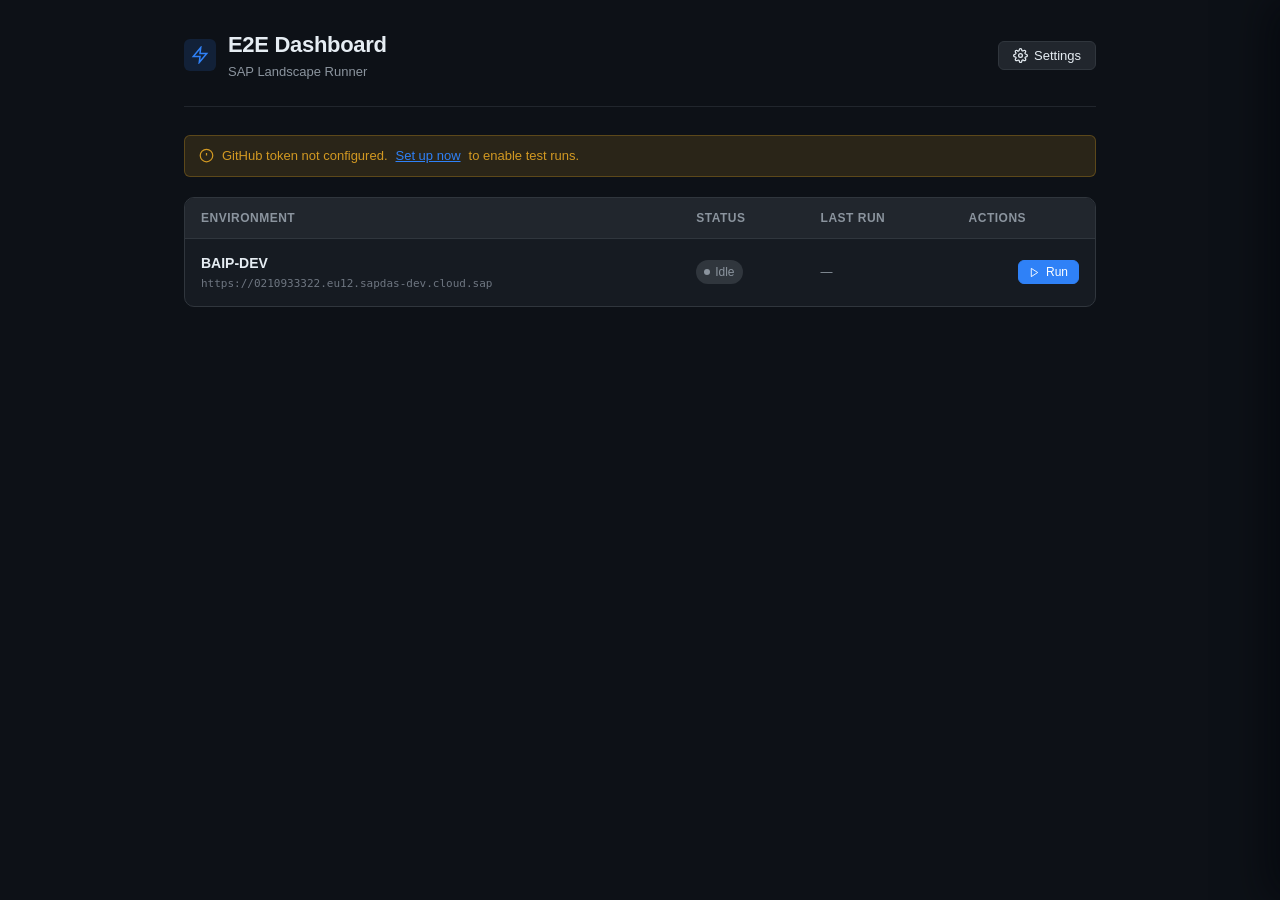
==== commit e7d5fdc2: "Remove all bookmarklet references; modal is now 2 steps" ====
--- a/index.html
+++ b/index.html
@@ -107,14 +107,6 @@
           <div class="step">
             <div class="step-number">2</div>
             <div class="step-content">
-              <p class="step-title">Copy your JSESSIONID</p>
-              <p class="step-desc">On the SAP tab, click the <strong>📋 Copy JSESSIONID</strong> bookmark to auto-copy your session ID.</p>
-            </div>
-          </div>
-
-          <div class="step">
-            <div class="step-number">3</div>
-            <div class="step-content">
               <p class="step-title">Paste your JSESSIONID</p>
               <div class="input-row">
                 <label for="jsessionidInput" class="sr-only">JSESSIONID</label>
--- a/styles.css
+++ b/styles.css
@@ -76,13 +76,6 @@
   color: #d29922;
 }
 
-.bookmarklet-inline {
-  color: var(--accent);
-  cursor: grab;
-  text-decoration: none;
-  font-weight: 500;
-}
-.bookmarklet-inline:hover { text-decoration: underline; }
 
 /* ── Table ── */
 .table-container {
